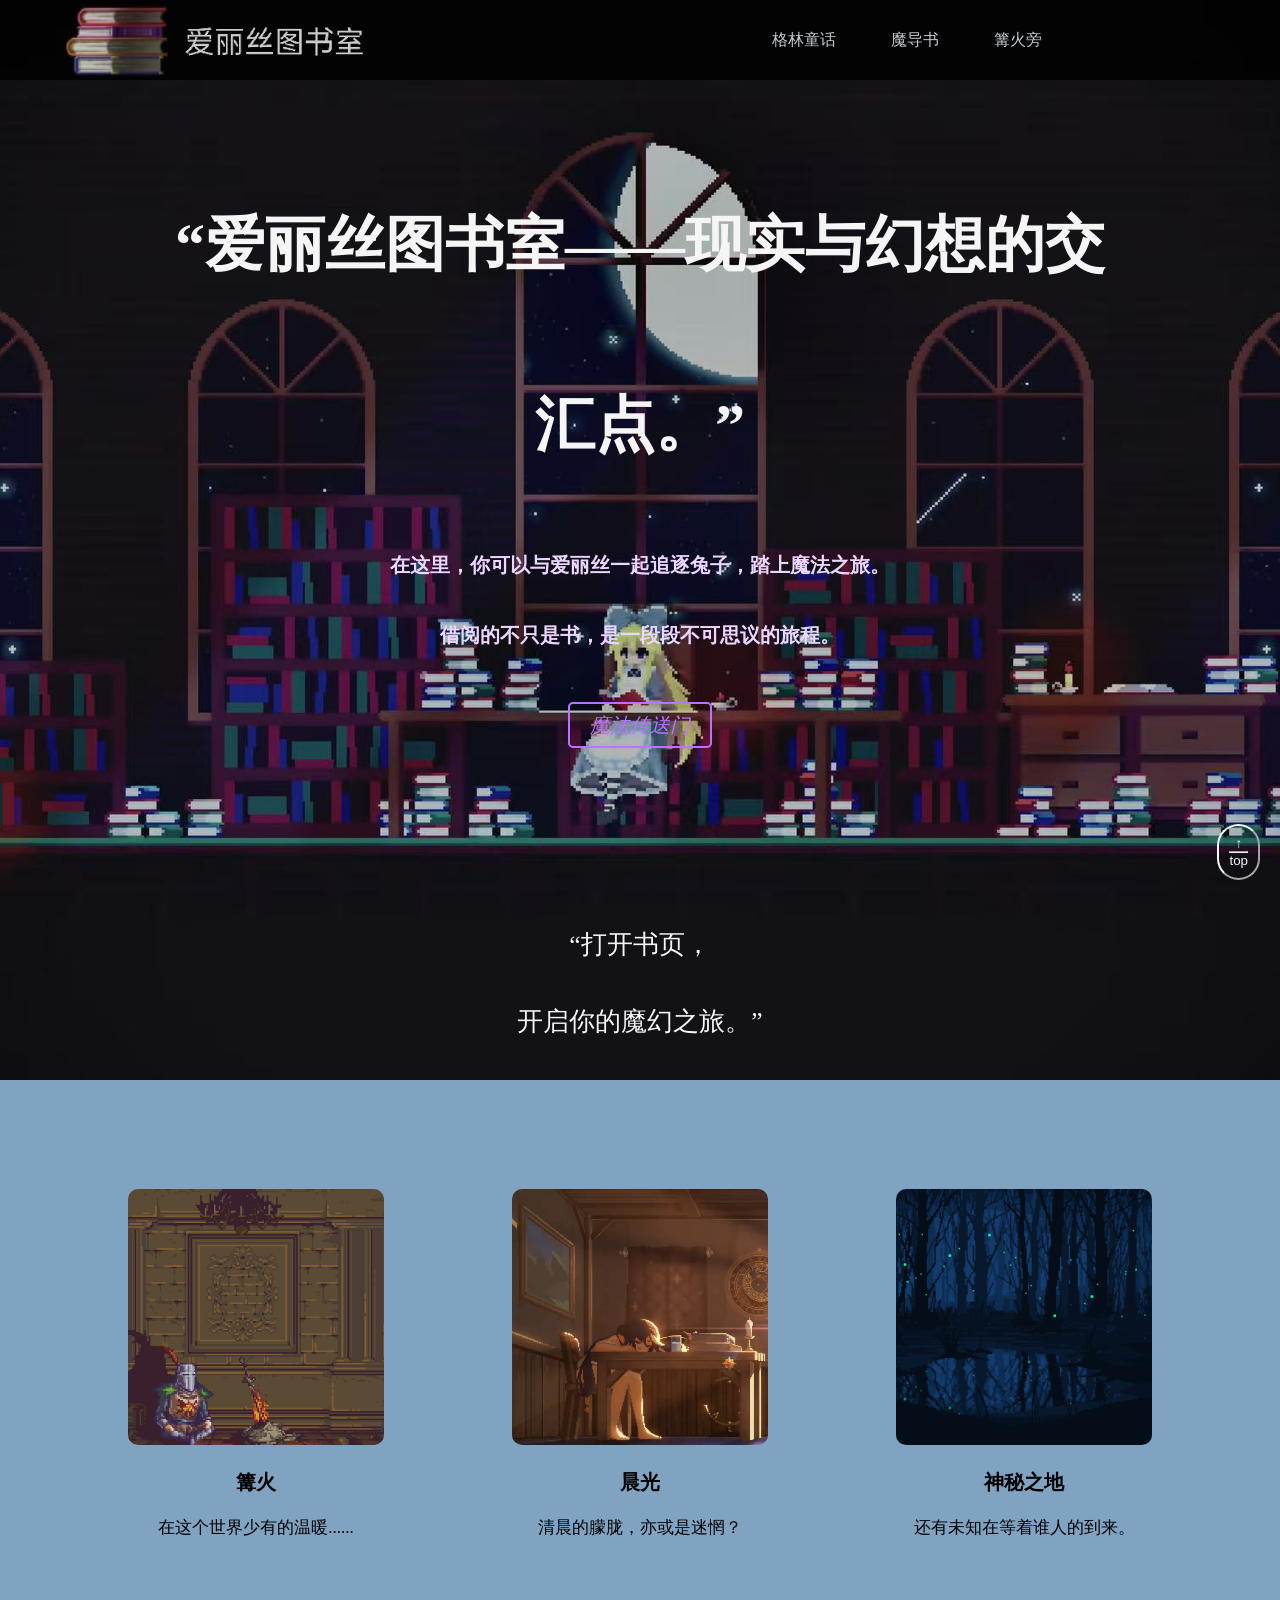
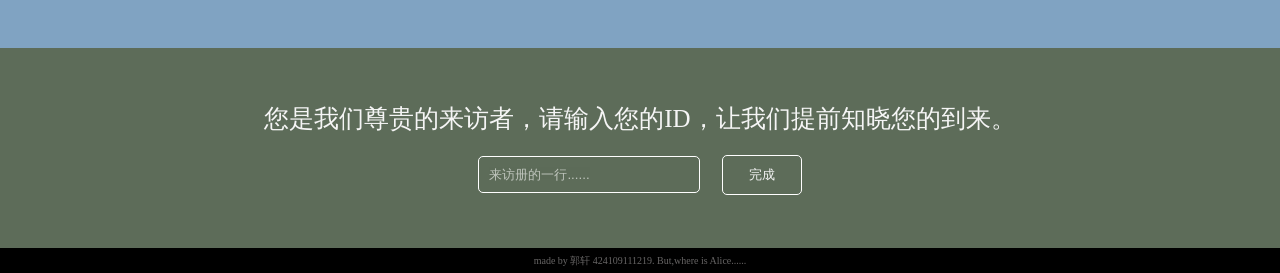
==== index.html @ d983e50f "修改" ====
<!DOCTYPE html>
<html lang="zh-CN">
<head>
    <meta charset="UTF-8">
    <meta name="viewport" content="width=device-width, initial-scale=1.0">
    <title>爱丽丝图书室</title>
    <!-- 全局样式 + 首页专用样式 -->
    <link rel="stylesheet" href="./css/index.css">
    <link rel="stylesheet" href="./css/global.css">
</head>

<body>
  <!-- ========== 页眉（固定导航） ========== -->
  <header>  
    <h1><a class="op" href="./index.html">爱丽丝图书室</a></h1>
    <nav>
      <ul>
        <li><a href="./pages/grimm.html">格林童话</a></li>
        <li><a href="./pages/grimoire.html">魔导书</a></li>
        <li><a href="./pages/bonfire.html">篝火旁</a></li>
        <!-- 彩蛋项：点击提示“不知为何握不住门把手” -->
        <li><a onclick="window.alert('不知为何握不住门把手')" class="checked">爱丽丝密室</a></li>
      </ul>
    </nav>
  </header>

  <!-- ========== 手机端汉堡菜单按钮 ========== -->
  <button class="menu" id="menuBtn">☰</button>

  <!-- ========== 侧边栏抽屉（手机端显示） ========== -->
  <div class="sidebar" id="sidebar">
    <ul>
      <li><a href="./pages/grimm.html">格林童话</a></li>
      <li><a href="./pages/grimoire.html">魔导书</a></li>
      <li><a href="./pages/bonfire.html">篝火旁</a></li>
      <li><a onclick="window.alert('不知为何握不住门把手')" class="checked">爱丽丝密室</a></li>
    </ul>
  </div>
  <!-- 遮罩层：点击关闭侧边栏 -->
  <div class="overlay" id="overlay"></div>

  <main>
    <!-- 第一部分：英雄区 -->
    <section class="hero">
      <!-- 盒子1：主要文字内容 -->
      <div class="hero-text-box">
        <h2>“爱丽丝图书室——现实与幻想的交汇点。”</h2>
        <p class="hero-sub"><strong>在这里，你可以与爱丽丝一起追逐兔子，踏上魔法之旅。</strong></p>
        <p class="hero-sub"><strong>借阅的不只是书，是一段段不可思议的旅程。</strong></p>
        <p class="hero-link">
          <a target="_blank" href="https://mzh.moegirl.org.cn/%E7%88%B1%E4%B8%BD%E4%B8%9D(BLACK_SOULS)#"><em>魔法传送门</em></a>
        </p>
      </div>
      <!-- 盒子2：引语 -->
      <div class="hero-quote-box">
        <blockquote>“打开书页，<br>开启你的魔幻之旅。”</blockquote>
      </div>
    </section>

    <!-- 第三部分：特色卡片区 -->
    <section class="features">
      <div class="feature-card">
        <img src="./images/篝火.jpg" alt="篝火">
        <h3>篝火</h3>
        <p>在这个世界少有的温暖......</p>
      </div>
      <div class="feature-card">
        <img src="./images/莫娜.jpg" alt="清晨">
        <h3>晨光</h3>
        <p>清晨的朦胧，亦或是迷惘？</p>
      </div>
      <div class="feature-card">
        <img src="./images/萤火虫.gif" alt="萤火虫">
        <h3>神秘之地</h3>
        <p>还有未知在等着谁人的到来。</p>
      </div>
    </section>
  </main>

  <!-- 第四部分：来访者ID表单 -->
  <section class="visitor-form">
    <p>您是我们尊贵的来访者，请输入您的ID，让我们提前知晓您的到来。</p>
    <form>
      <input type="text" placeholder="来访册的一行......" required>
      <button type="submit">完成</button>
    </form>
  </section>

  <!-- 回到顶部按钮 -->
  <button class="menu2"><a href="#">&#x2191<hr>top</a></button>

  <!-- 页脚 -->
  <footer>
    <p>made by 郭轩 424109111219. But,where is Alice......</p>
  </footer>

  <!-- 侧边栏交互脚本 -->
  <script src="./js/sidebar.js"></script>
</body>
</html>
---- css/index.css ----
/* ----- 第一部分：英雄区 ----- */
.hero {
    background-color: antiquewhite;
    color: whitesmoke;
    height: 120vh;
    background-image: url(../images/长灰.jpg);
    background-repeat: no-repeat;
    background-size: cover;
    background-position: center;
    display: flex;
    flex-direction: column;
    align-items: center;
}
.hero h2 {
    font-size: 60px;
    margin: 250px 25px 25px;
}
.hero-sub {            /* 原 .np */
    color: rgb(236, 214, 255);
    font-size: 20px;
    margin: 15px;
}
.hero-link {           /* 原 .sp */
    margin: 50px 50px 50px;
}
.hero a {
    font-size: 20px;
    color: rgb(187, 115, 255);
    text-decoration: none;
    border: 2px solid rgb(187, 115, 255);
    padding: 10px 20px;
    border-radius: 5px;
}
.hero a:hover {
    color: whitesmoke;
    border: 2px solid whitesmoke;
    padding: 10px 20px;
    border-radius: 5px;
}
.hero blockquote {
    font-size: 25px;
    margin-top: 42vh;
}

/* ----- 第二部分：图文介绍区 ----- */
.intro {
    display: flex;
}
.intro img {
    width: 50%;
}
.intro-text {          
    width: 50%;
    background-color: rgb(229, 222, 247);
    flex-direction: column;
    display: flex;
    align-items: center;
    justify-content: center;
}
.intro-text h2 {
    margin: 30px;
}
.intro-text p {
    margin: 50px 100px;
    font-size: larger;
}

/* ----- 第三部分：特色卡片区 ----- */
.features {
    display: flex;
    background-color: rgb(128, 163, 194);
    justify-content: space-between;
    align-items: center;
    padding: 5vh 5vw;
}
.feature-card {      
    width: 300px;
    text-align: center;
    margin: 5vw 5vw;
}
.feature-card img {
    width: 100%;
    border-radius: 10px;
    transition: 0.1s;
}
.feature-card img:hover {
    transform: scale(1.1);
    transition: 0.1s ease;
}
.feature-card h3 {
    font-size: 20px;
    margin: 20px;
}
.feature-card p {
    font-size: 17px;
}

/* ----- 第四部分：访客表单区 ----- */
.visitor-form {
    background-color: rgb(93, 108, 89);
    color: whitesmoke;
    height: 200px;
    display: flex;
    flex-direction: column;
    text-align: center;
    justify-content: center;
    font-size: 25px;
}
.visitor-form p {
    margin-bottom: 20px;
}
.visitor-form input,
.visitor-form button {
    background-color: transparent;
    color: whitesmoke;
    border: 1px solid rgb(255, 255, 255);
    border-radius: 5px;
    padding: 10px;
}
.visitor-form input {
    width: 200px;
    margin-right: 15px;
}
.visitor-form button {
    width: 80px;
    cursor: pointer;
}
.visitor-form button:hover {
    color: black;
    border-color: black;
}
input::placeholder {
    color: rgb(255, 255, 255);
    opacity: 0.6;
}
input:focus {
    outline: none;
    border-color: black;
}


/* ===== 新增：英雄区文字盒子（防止溢出被遮挡） ===== */
.hero-text-box,
.hero-quote-box {
    /* background-color: rgba(0, 0, 0, 0.6);  半透明黑底，调试用 */
    border-radius: 20px;
    padding: 20px 40px;
    margin: 20px auto;
    max-width: 80%;
    text-align: center;
    line-height: 3;
}

.hero-text-box {
    margin-top: 15vh;   /* 避免贴顶，与原 h2 的 margin-top 配合 */
}

.hero-quote-box {
    margin-bottom: 10vh;
}

/* 调整原有 h2、p 等外边距，避免内部重复边距（不覆盖原有值，只调整盒子内边距带来的影响） */
.hero-text-box h2 {
    margin-top: 0;
    margin-bottom: 20px;
}

.hero-text-box .hero-sub {
    margin: 10px 0;
}

.hero-text-box .hero-link {
    margin: 30px 0 0;
}

.hero-quote-box blockquote {
    margin-top: 8vh;
    font-size: 1.6rem;
}

/* ========== 响应式设计（合并） ========== */
@media screen and (max-width: 768px) {

    /* ----- 新盒子样式（覆盖桌面版） ----- */
    .hero-text-box,
    .hero-quote-box {
        max-width: 90%;
        padding: 15px 20px;
    }
    .hero-text-box {
        margin-top: 20vh;
    }
    .hero-quote-box {
        margin-top: 0;          /* 清除可能的默认上边距 */
    }
    .hero-quote-box blockquote {
        padding-top: 30vh;        /* 现在这个值会生效 */
        font-size: 1.5rem;
        line-height: 1.4;
    }

    /* 新盒子内部文字微调 */
    .hero-text-box h2 {
        font-size: 1.8rem;
        margin: 0 0 15px;
    }
    .hero-text-box .hero-sub {
        font-size: 1rem;
        margin: 8px 0;
    }

    /* ----- 原有其他模块响应式（保留，不受影响） ----- */
    .intro {
        flex-direction: column;
    }
    .intro img {
        width: 100%;
    }
    .intro-text {
        width: 100%;
    }
    .intro-text h2 {
        margin: 30px 50px 5px;
    }
    .intro-text p {
        margin: 5px 45px 30px;
        font-size: large;
    }

    .features {
        flex-direction: column;
    }
    .feature-card {
        width: 50%;
    }

    .visitor-form p {
        margin-left: 25px;
        margin-right: 25px;
        font-size: 13px;
    }
}
---- css/global.css ----
/* ========== 全局重置 & 基础样式 ========== */
* {
    margin: 0%;
    padding: 0%;
}

/* ========== 页眉区域 ========== */
header {
    background-color: black;
    height: 80px;
    width: 100%;
    position: fixed;
    opacity: 0.8;
    z-index: 100;
}

header h1 {
    color: whitesmoke;
    position: absolute;
    left: 10px;
    top: 0;
    line-height: 80px;
    background-image: url(../images/logo.jpg);
    background-size: 80%;
    background-repeat: no-repeat;
    background-position: center;
    width: 400px;
    text-indent: 50px;
    font-size: 40px;
    letter-spacing: 15px;
    transition: 0.1s;
}

header h1:hover {
    background-size: 70%;
    transition: 0.1s;
}

/* 标题中的链接（透明文字，仅作点击区域） */
.op {
    color: rgb(255, 255, 255, 0);
}

header ul {
    position: absolute;
    right: 4vw;
    top: 0;
    line-height: 80px;
}

header a {
    color: aliceblue;
    text-decoration-line: none;
}

header a:hover {
    text-decoration: underline;
    cursor: pointer;
}

header li {
    display: inline;
    margin-right: 4vw;
}

/* ========== 回到顶部按钮（.menu2） ========== */
.menu2 {
    border-radius: 300px;
    padding: 10px;
    bottom: 20px;
    right: 20px;
    position: fixed;
    cursor: pointer;
    background-color: transparent;
    border-color: aliceblue;
}

.menu2 a {
    color: aliceblue;
    text-decoration: none;
}

.menu2 a:hover {
    color: rgb(235, 212, 255);
}

.menu2:hover {
    border-color: rgb(235, 212, 255);
}

/* ========== 页脚 ========== */
footer {
    background-color: rgb(0, 0, 0);
    color: rgb(103, 101, 101);
    height: 25px;
    display: flex;
    flex-direction: column;
    text-align: center;
    justify-content: center;
    font-size: 10px;
}

/* ========== 彩蛋项样式（爱丽丝密室） ========== */
.checked {
    opacity: 0;
    transition: 0.3s;
    text-decoration: line-through;
    cursor: pointer;
}

.checked:hover {
    opacity: 1;
    text-decoration: line-through;
    transition: 0.3s;
}

.sidebar .checked {
    text-decoration: line-through;
}

.sidebar .checked:hover {
    text-decoration: line-through;
}

/* ========== 侧边栏抽屉（手机端） ========== */
.sidebar {
    position: fixed;
    top: 0;
    left: -100%;
    width: 260px;
    height: 100%;
    background-color: rgba(0, 0, 0, 0.95);
    z-index: 1000;
    transition: left 0.3s ease;
    padding: 80px 20px 20px;
    box-shadow: 2px 0 10px rgba(0, 0, 0, 0.5);
}

.sidebar.open {
    left: 0;
}

.sidebar ul {
    list-style: none;
    padding: 0;
    margin: 0;
}

.sidebar li {
    margin: 20px 0;
}

.sidebar a {
    color: aliceblue;
    text-decoration: none;
    font-size: 20px;
    display: block;
    padding: 12px 16px;
    border-radius: 8px;
    transition: 0.2s;
}

.sidebar a:hover {
    background-color: rgba(187, 115, 255, 0.3);
    text-decoration: none;
}

/* 遮罩层（点击关闭侧边栏） */
.overlay {
    position: fixed;
    top: 0;
    left: 0;
    width: 100%;
    height: 100%;
    background-color: rgba(0, 0, 0, 0.5);
    z-index: 999;
    display: none;
}

.overlay.show {
    display: block;
}

/* ========== 汉堡菜单按钮（默认隐藏，手机端显示） ========== */
.menu {
    position: absolute;
    top: 11px;
    left: 20px;
    display: none;
    background-color: transparent;
    color: rgb(255, 255, 255);
    font-size: 35px;
    border: 1px solid rgb(187, 115, 255);
    border-radius: 5px;
    padding: 5px 12px;
    cursor: pointer;
    z-index: 1001;
    background: none;
}

.menu:hover {
    background-color: rgba(187, 115, 255, 0.3);
}

/* ========== 响应式设计（手机 ≤768px） ========== */
@media screen and (max-width: 768px) {

    /* 显示汉堡菜单按钮 */
    .menu {
        position: absolute;
        top: 11px;
        left: 20px;
        display: block;
        background-color: transparent;
        color: rgb(255, 255, 255);
        font-size: 35px;
        border-color: rgb(187, 115, 255);
        border-radius: 5px;
        padding: 5px 10px 5px 10px;
        cursor: pointer;
        z-index: 10000;
    }

    .menu a:hover {
        text-decoration: none;
    }

    /* 调整页眉标题样式 */
    header h1 {
        background-size: 50%;
        left: 50%;
        transform: translateX(-50%);
        text-indent: 35%;
    }

    header h1:hover {
        background-size: 40%;
        transition: 0.1s;
    }

    /* 隐藏桌面导航菜单 */
    header ul {
        display: none;
    }

    /* 调整标题内透明文字的字体 */
    .op {
        font-size: 25px;
        letter-spacing: normal;
    }
}
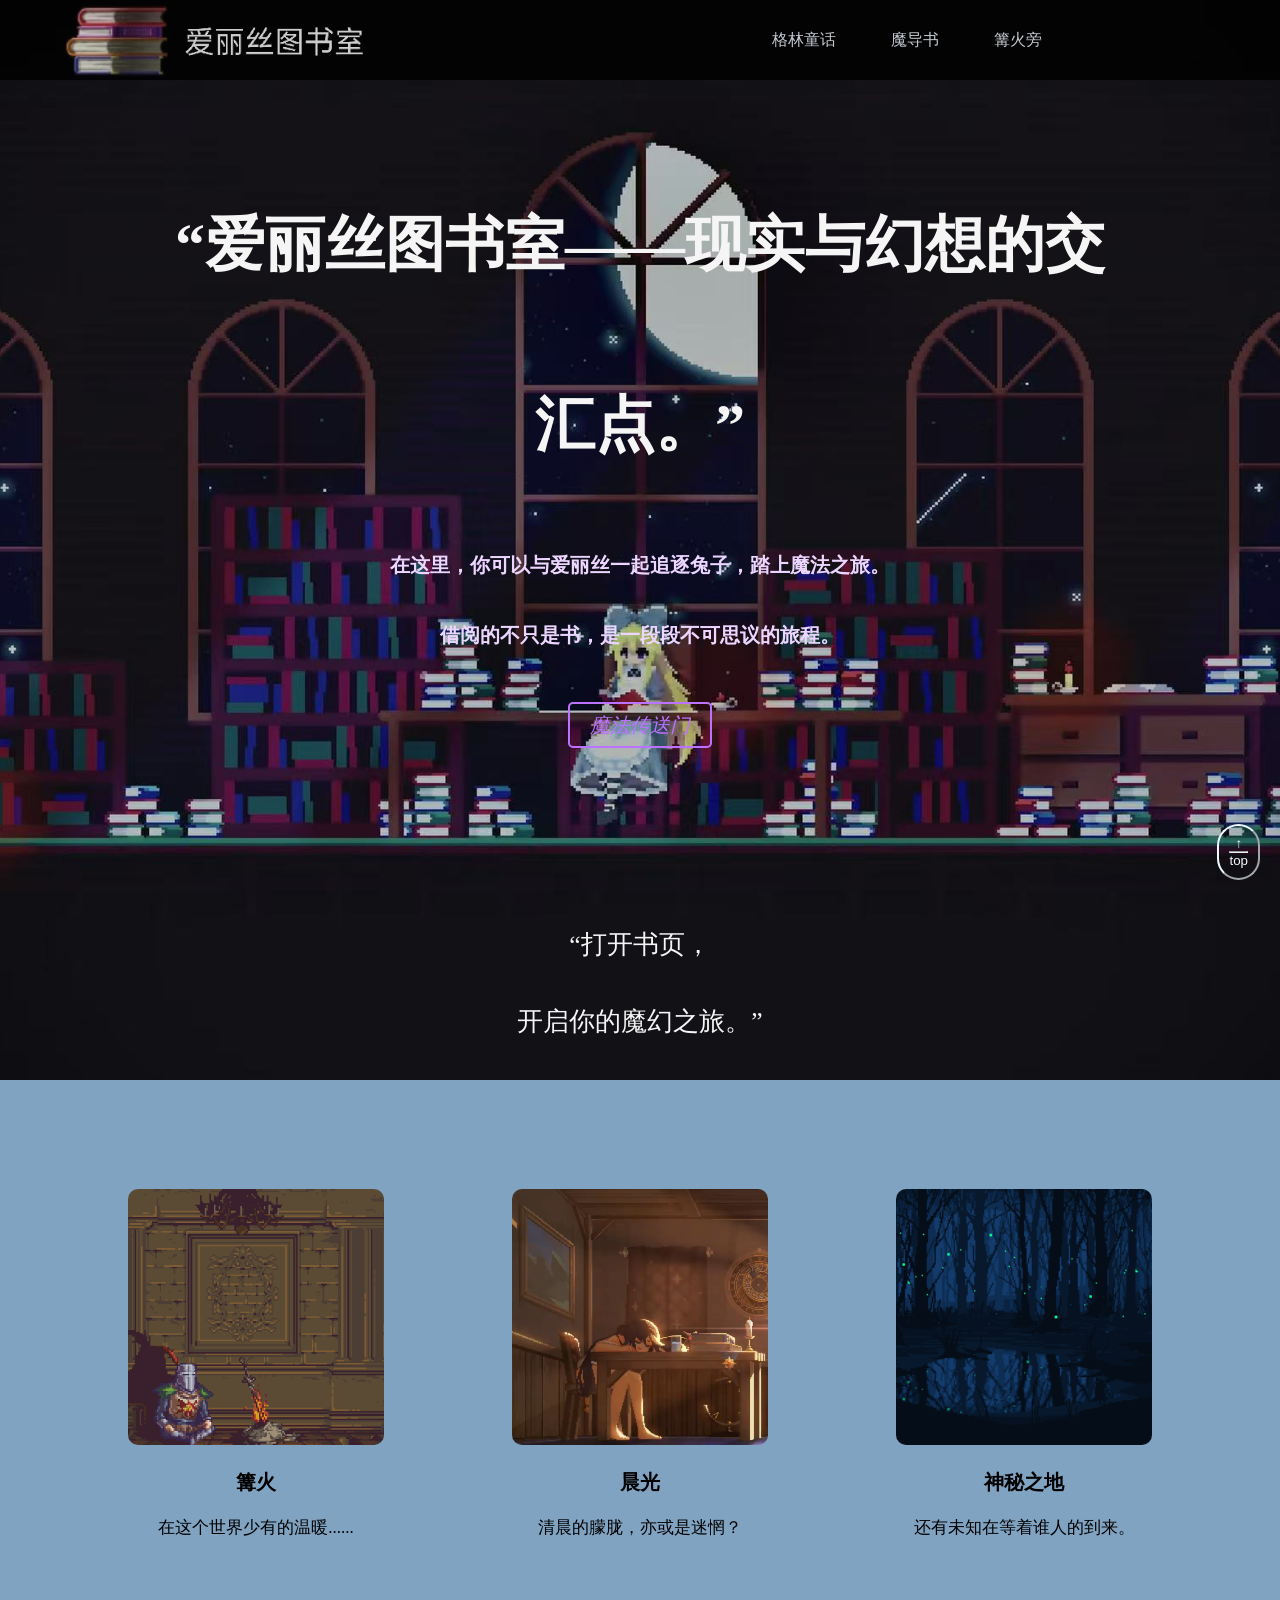
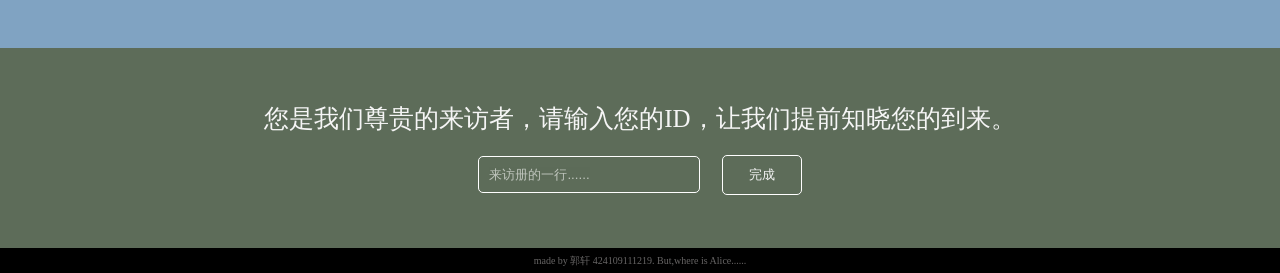
==== commit 001c8c49: "更改了汉堡选单的位置，解决了不跟随滚动的问题" ====
--- a/index.html
+++ b/index.html
@@ -12,6 +12,8 @@
 <body>
   <!-- ========== 页眉（固定导航） ========== -->
   <header>  
+    <!-- ========== 手机端汉堡菜单按钮 ========== -->
+    <button class="menu" id="menuBtn">☰</button>
     <h1><a class="op" href="./index.html">爱丽丝图书室</a></h1>
     <nav>
       <ul>
@@ -24,8 +26,6 @@
     </nav>
   </header>
 
-  <!-- ========== 手机端汉堡菜单按钮 ========== -->
-  <button class="menu" id="menuBtn">☰</button>
 
   <!-- ========== 侧边栏抽屉（手机端显示） ========== -->
   <div class="sidebar" id="sidebar">
